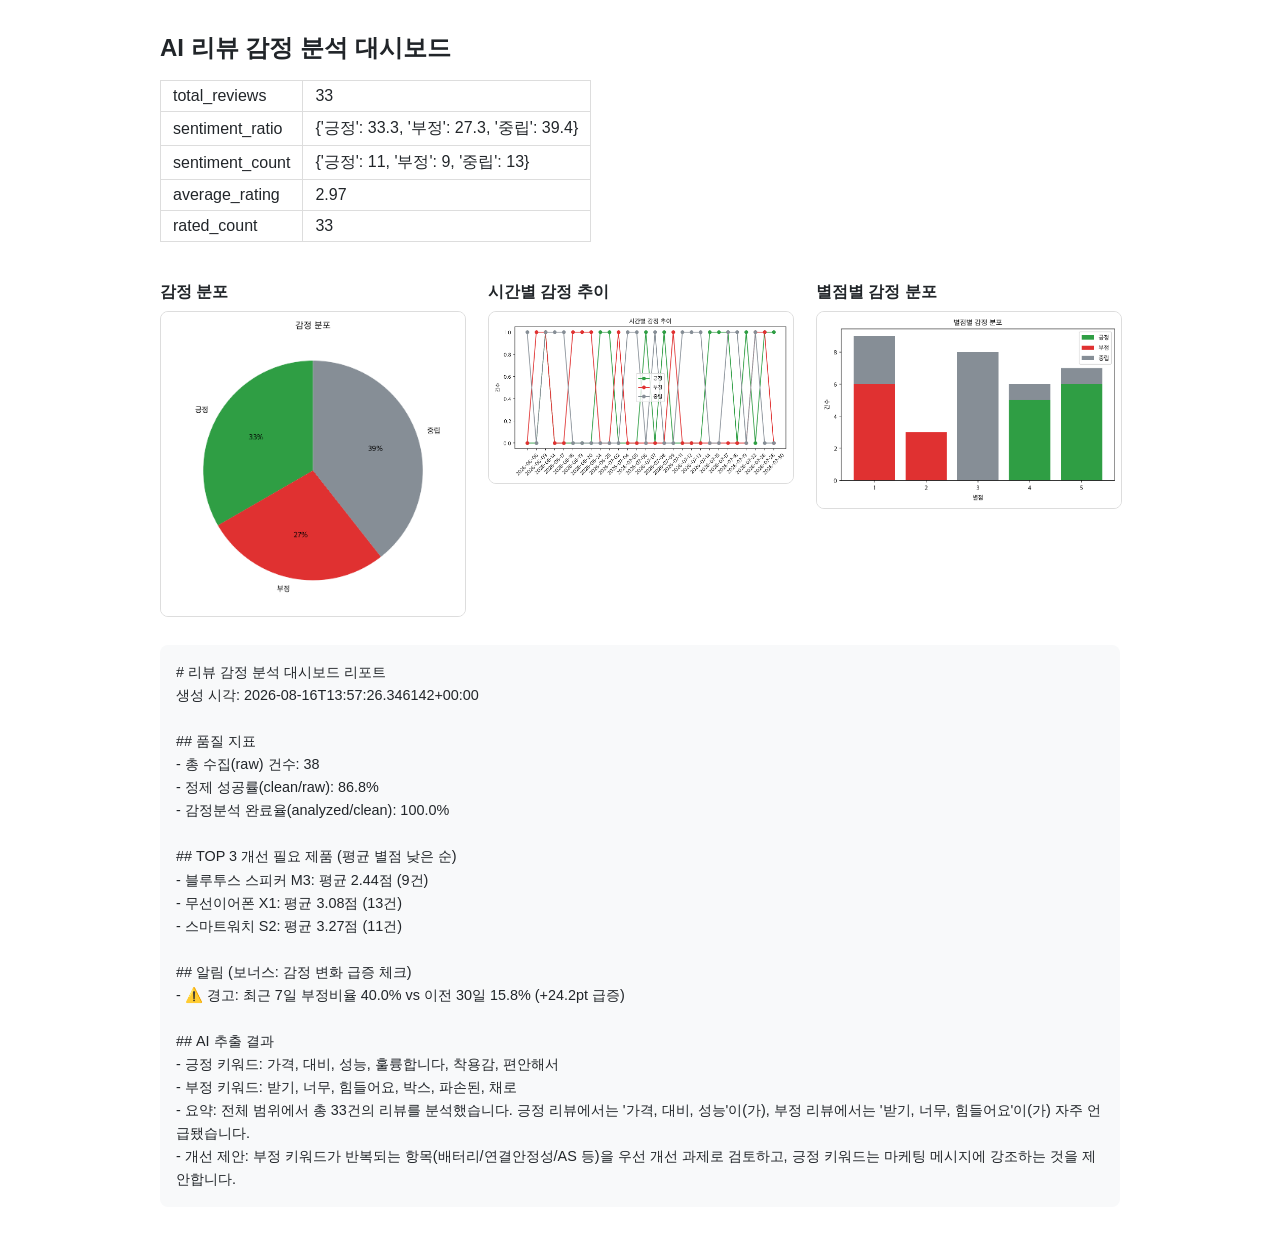
==== missions/A2-3-AI리뷰감정분석대시보드/output_example/dashboard.html @ eeb7d409 "feat: A2 시리즈 보너스 과제 구현 (A2-1/2/3 전부) - A2-1: 경쟁사 분석(analyze_competitors) + 다국어(영문) 네이밍 - A2-2: list/" ====
<!doctype html>
<html lang="ko">
<head>
<meta charset="utf-8">
<title>A2-3 리뷰 감정 분석 대시보드</title>
<style>
  body { font-family: -apple-system, sans-serif; max-width: 960px; margin: 32px auto; padding: 0 16px; color: #212529; }
  h1 { font-size: 1.5rem; }
  table { border-collapse: collapse; margin: 16px 0; }
  td { border: 1px solid #ddd; padding: 6px 12px; }
  .charts { display: grid; grid-template-columns: repeat(auto-fit, minmax(280px, 1fr)); gap: 24px; margin: 24px 0; }
  .chart h3 { font-size: 1rem; margin-bottom: 8px; }
  .report { background: #f8f9fa; padding: 16px; border-radius: 8px; font-size: 0.9rem; line-height: 1.6; }
</style>
</head>
<body>
<h1>AI 리뷰 감정 분석 대시보드</h1>
<table><tr><td>total_reviews</td><td>33</td></tr><tr><td>sentiment_ratio</td><td>{&#x27;긍정&#x27;: 33.3, &#x27;부정&#x27;: 27.3, &#x27;중립&#x27;: 39.4}</td></tr><tr><td>sentiment_count</td><td>{&#x27;긍정&#x27;: 11, &#x27;부정&#x27;: 9, &#x27;중립&#x27;: 13}</td></tr><tr><td>average_rating</td><td>2.97</td></tr><tr><td>rated_count</td><td>33</td></tr></table>
<div class="charts"><div class="chart"><h3>감정 분포</h3><img src="[data-uri]" alt="chart_sentiment.png" style="max-width:100%;height:auto;border:1px solid #ddd;border-radius:8px;"></div><div class="chart"><h3>시간별 감정 추이</h3><img src="[data-uri]" alt="chart_trend.png" style="max-width:100%;height:auto;border:1px solid #ddd;border-radius:8px;"></div><div class="chart"><h3>별점별 감정 분포</h3><img src="[data-uri]" alt="chart_rating_sentiment.png" style="max-width:100%;height:auto;border:1px solid #ddd;border-radius:8px;"></div></div>
<div class="report"># 리뷰 감정 분석 대시보드 리포트<br>생성 시각: 2026-08-16T13:57:26.346142+00:00<br><br>## 품질 지표<br>- 총 수집(raw) 건수: 38<br>- 정제 성공률(clean/raw): 86.8%<br>- 감정분석 완료율(analyzed/clean): 100.0%<br><br>## TOP 3 개선 필요 제품 (평균 별점 낮은 순)<br>- 블루투스 스피커 M3: 평균 2.44점 (9건)<br>- 무선이어폰 X1: 평균 3.08점 (13건)<br>- 스마트워치 S2: 평균 3.27점 (11건)<br><br>## 알림 (보너스: 감정 변화 급증 체크)<br>- ⚠️ 경고: 최근 7일 부정비율 40.0% vs 이전 30일 15.8% (+24.2pt 급증)<br><br>## AI 추출 결과<br>- 긍정 키워드: 가격, 대비, 성능, 훌륭합니다, 착용감, 편안해서<br>- 부정 키워드: 받기, 너무, 힘들어요, 박스, 파손된, 채로<br>- 요약: 전체 범위에서 총 33건의 리뷰를 분석했습니다. 긍정 리뷰에서는 &#x27;가격, 대비, 성능&#x27;이(가), 부정 리뷰에서는 &#x27;받기, 너무, 힘들어요&#x27;이(가) 자주 언급됐습니다.<br>- 개선 제안: 부정 키워드가 반복되는 항목(배터리/연결안정성/AS 등)을 우선 개선 과제로 검토하고, 긍정 키워드는 마케팅 메시지에 강조하는 것을 제안합니다.</div>
</body>
</html>
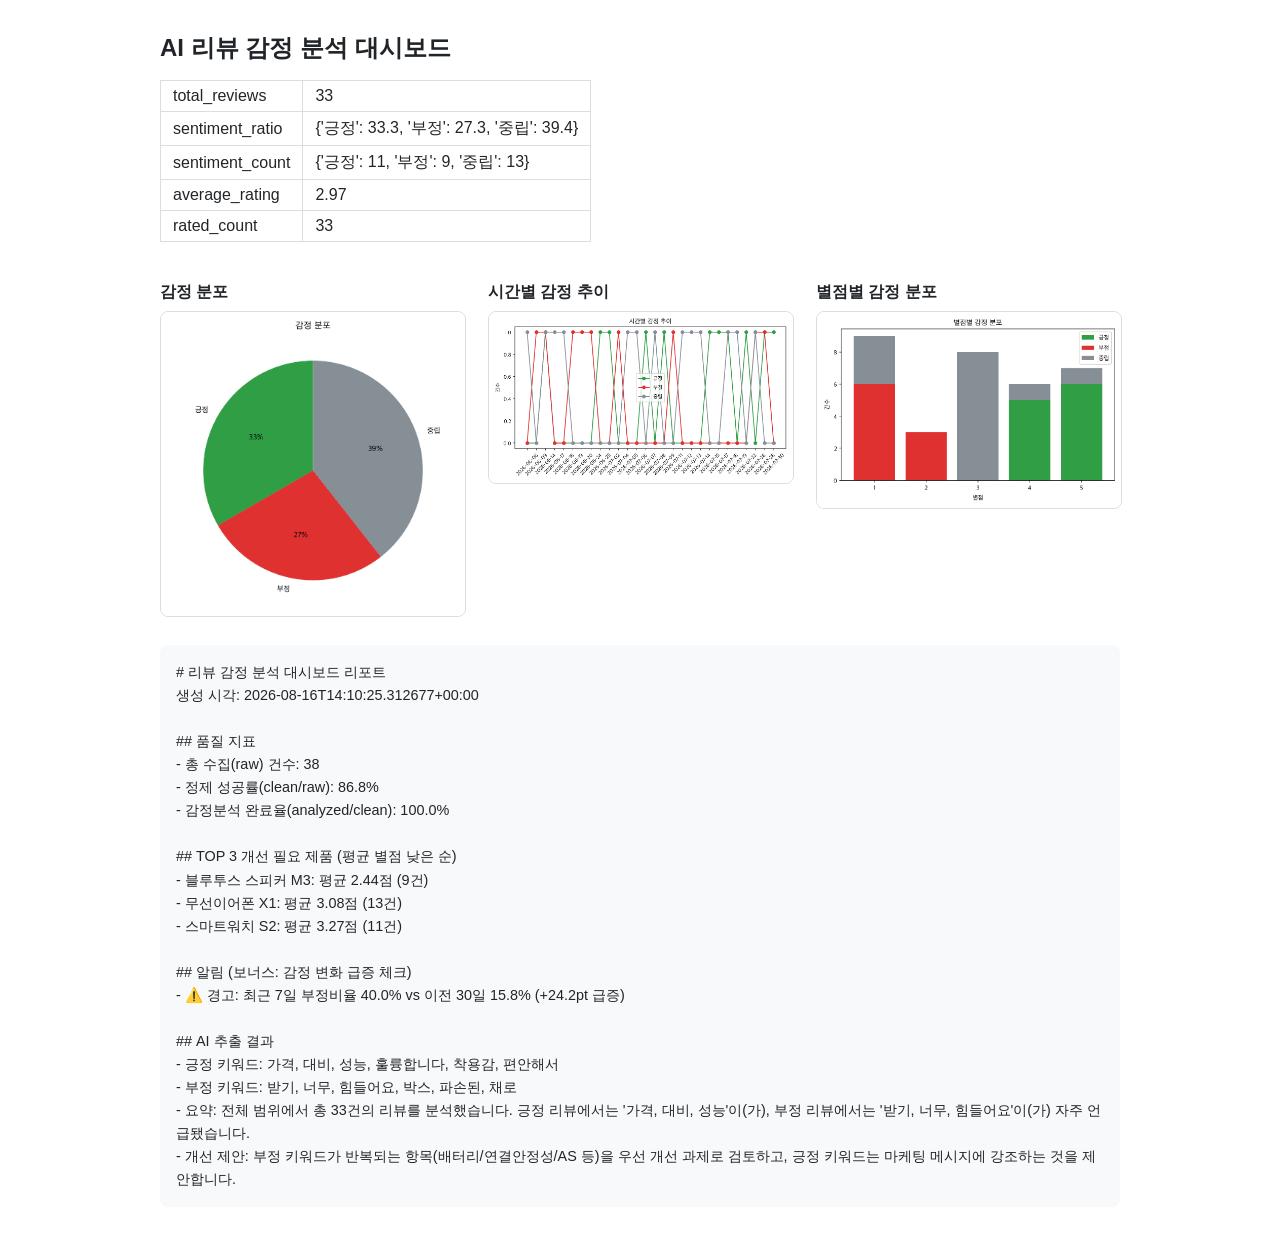
==== commit 03ec6bcc: "fix: 재검증에서 발견한 잔여 결함 수정 (A2-1/A2-2) - A2-1: 스토리 생성이 300자 기준에 못 미치던 문제(186자) + 컨텍스트 붙일 때   문법 깨지던 문제 " ====
--- a/missions/A2-3-AI리뷰감정분석대시보드/output_example/dashboard.html
+++ b/missions/A2-3-AI리뷰감정분석대시보드/output_example/dashboard.html
@@ -17,6 +17,6 @@
 <h1>AI 리뷰 감정 분석 대시보드</h1>
 <table><tr><td>total_reviews</td><td>33</td></tr><tr><td>sentiment_ratio</td><td>{&#x27;긍정&#x27;: 33.3, &#x27;부정&#x27;: 27.3, &#x27;중립&#x27;: 39.4}</td></tr><tr><td>sentiment_count</td><td>{&#x27;긍정&#x27;: 11, &#x27;부정&#x27;: 9, &#x27;중립&#x27;: 13}</td></tr><tr><td>average_rating</td><td>2.97</td></tr><tr><td>rated_count</td><td>33</td></tr></table>
 <div class="charts"><div class="chart"><h3>감정 분포</h3><img src="[data-uri]" alt="chart_sentiment.png" style="max-width:100%;height:auto;border:1px solid #ddd;border-radius:8px;"></div><div class="chart"><h3>시간별 감정 추이</h3><img src="[data-uri]" alt="chart_trend.png" style="max-width:100%;height:auto;border:1px solid #ddd;border-radius:8px;"></div><div class="chart"><h3>별점별 감정 분포</h3><img src="[data-uri]" alt="chart_rating_sentiment.png" style="max-width:100%;height:auto;border:1px solid #ddd;border-radius:8px;"></div></div>
-<div class="report"># 리뷰 감정 분석 대시보드 리포트<br>생성 시각: 2026-08-16T13:57:26.346142+00:00<br><br>## 품질 지표<br>- 총 수집(raw) 건수: 38<br>- 정제 성공률(clean/raw): 86.8%<br>- 감정분석 완료율(analyzed/clean): 100.0%<br><br>## TOP 3 개선 필요 제품 (평균 별점 낮은 순)<br>- 블루투스 스피커 M3: 평균 2.44점 (9건)<br>- 무선이어폰 X1: 평균 3.08점 (13건)<br>- 스마트워치 S2: 평균 3.27점 (11건)<br><br>## 알림 (보너스: 감정 변화 급증 체크)<br>- ⚠️ 경고: 최근 7일 부정비율 40.0% vs 이전 30일 15.8% (+24.2pt 급증)<br><br>## AI 추출 결과<br>- 긍정 키워드: 가격, 대비, 성능, 훌륭합니다, 착용감, 편안해서<br>- 부정 키워드: 받기, 너무, 힘들어요, 박스, 파손된, 채로<br>- 요약: 전체 범위에서 총 33건의 리뷰를 분석했습니다. 긍정 리뷰에서는 &#x27;가격, 대비, 성능&#x27;이(가), 부정 리뷰에서는 &#x27;받기, 너무, 힘들어요&#x27;이(가) 자주 언급됐습니다.<br>- 개선 제안: 부정 키워드가 반복되는 항목(배터리/연결안정성/AS 등)을 우선 개선 과제로 검토하고, 긍정 키워드는 마케팅 메시지에 강조하는 것을 제안합니다.</div>
+<div class="report"># 리뷰 감정 분석 대시보드 리포트<br>생성 시각: 2026-08-16T14:10:25.312677+00:00<br><br>## 품질 지표<br>- 총 수집(raw) 건수: 38<br>- 정제 성공률(clean/raw): 86.8%<br>- 감정분석 완료율(analyzed/clean): 100.0%<br><br>## TOP 3 개선 필요 제품 (평균 별점 낮은 순)<br>- 블루투스 스피커 M3: 평균 2.44점 (9건)<br>- 무선이어폰 X1: 평균 3.08점 (13건)<br>- 스마트워치 S2: 평균 3.27점 (11건)<br><br>## 알림 (보너스: 감정 변화 급증 체크)<br>- ⚠️ 경고: 최근 7일 부정비율 40.0% vs 이전 30일 15.8% (+24.2pt 급증)<br><br>## AI 추출 결과<br>- 긍정 키워드: 가격, 대비, 성능, 훌륭합니다, 착용감, 편안해서<br>- 부정 키워드: 받기, 너무, 힘들어요, 박스, 파손된, 채로<br>- 요약: 전체 범위에서 총 33건의 리뷰를 분석했습니다. 긍정 리뷰에서는 &#x27;가격, 대비, 성능&#x27;이(가), 부정 리뷰에서는 &#x27;받기, 너무, 힘들어요&#x27;이(가) 자주 언급됐습니다.<br>- 개선 제안: 부정 키워드가 반복되는 항목(배터리/연결안정성/AS 등)을 우선 개선 과제로 검토하고, 긍정 키워드는 마케팅 메시지에 강조하는 것을 제안합니다.</div>
 </body>
 </html>
